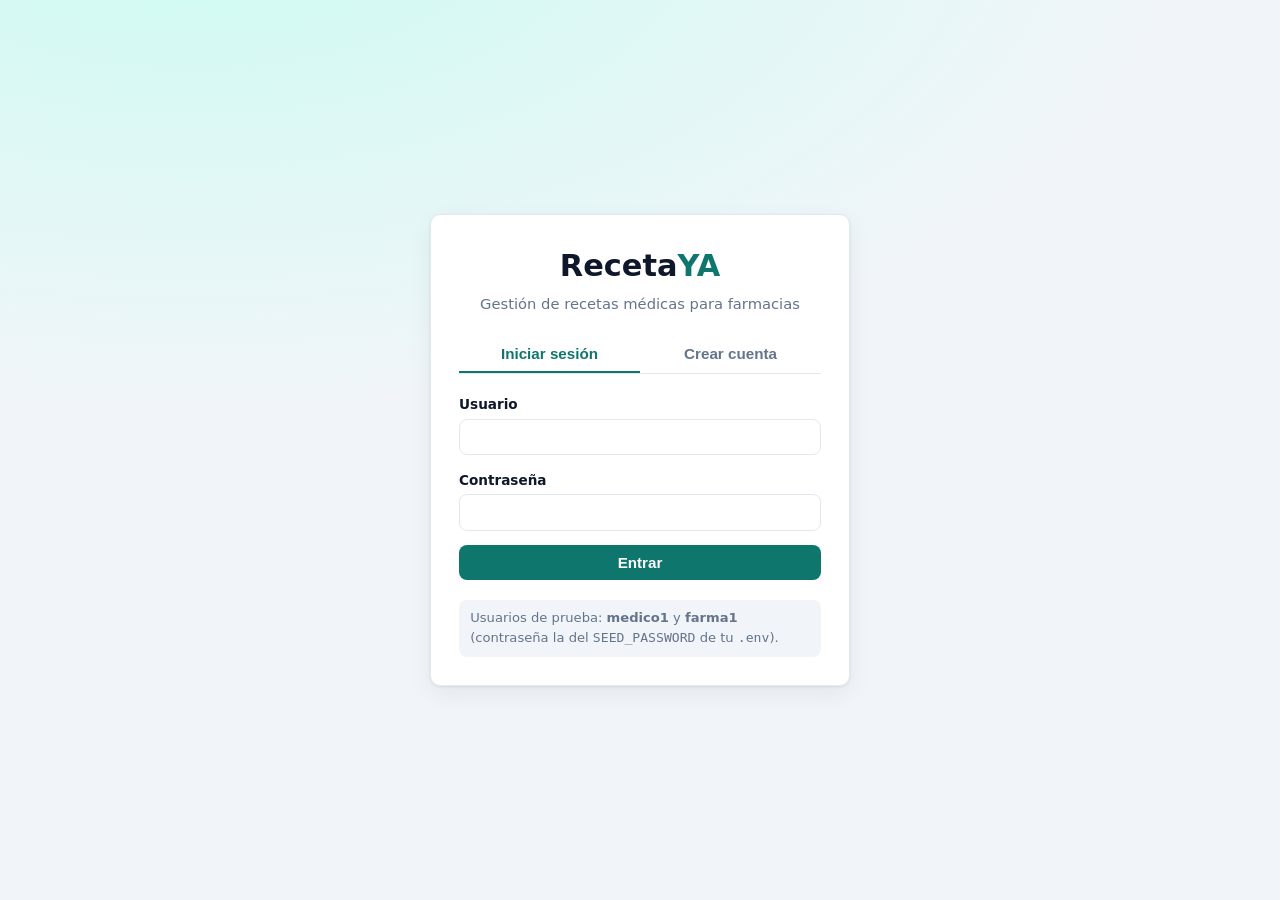
==== frontend/inventario.html @ 14a72b43 "feat(frontend): agregar interfaz web en HTML/CSS/JS Pantallas: login/registro (pide email si el rol " ====
<!DOCTYPE html>
<html lang="es">
<head>
  <meta charset="UTF-8" />
  <meta name="viewport" content="width=device-width, initial-scale=1.0" />
  <title>RecetaYA — Inventario</title>
  <link rel="stylesheet" href="css/styles.css" />
</head>
<body>
  <header class="topbar" id="topbar"></header>

  <main>
    <h1 class="titulo-pagina">Inventario</h1>
    <p class="subtitulo">Stock por medicamento y sucursal. Guardar con la misma combinación actualiza la cantidad.</p>

    <div id="mensaje" hidden></div>

    <div class="rejilla">
      <!-- ------------------------- Cargar stock ------------------------------ -->
      <section class="tarjeta">
        <h2 id="titulo-form">Cargar stock</h2>

        <form id="form-stock" novalidate>
          <div class="campo">
            <label for="medicamento">Medicamento</label>
            <input id="medicamento" placeholder="Ibuprofeno 400mg" required />
          </div>
          <div class="campo">
            <label for="sucursal">Sucursal</label>
            <input id="sucursal" placeholder="Centro, Providencia..." required />
          </div>
          <div class="campo">
            <label for="cantidad">Cantidad disponible</label>
            <input id="cantidad" type="number" min="0" value="10" required />
          </div>
          <div class="acciones-form">
            <button type="submit" class="btn" id="btn-guardar">Guardar stock</button>
            <button type="button" class="btn btn-secundario oculto" id="btn-cancelar">Cancelar</button>
          </div>
        </form>
      </section>

      <!-- ------------------------- Stock actual ------------------------------ -->
      <section class="tarjeta tarjeta-ancho">
        <h2>Stock actual</h2>

        <div class="acciones-form" style="margin-top:0;margin-bottom:1rem">
          <button type="button" class="btn btn-secundario" id="btn-recargar">Actualizar</button>
        </div>

        <div class="tabla-contenedor">
          <table>
            <thead>
              <tr>
                <th>#</th>
                <th>Medicamento</th>
                <th>Sucursal</th>
                <th>Disponible</th>
                <th></th>
              </tr>
            </thead>
            <tbody id="tabla-stock">
              <tr><td colspan="5" class="vacio">Cargando…</td></tr>
            </tbody>
          </table>
        </div>
      </section>
    </div>
  </main>

  <script src="js/api.js"></script>
  <script src="js/inventario.js"></script>
</body>
</html>
---- frontend/css/styles.css ----
/* RecetaYA — estilos del frontend (HTML/CSS/JS puro, sin frameworks) */

:root {
  --color-primario: #0f766e;      /* verde azulado (salud) */
  --color-primario-oscuro: #115e59;
  --color-primario-claro: #ccfbf1;
  --color-fondo: #f1f5f9;
  --color-tarjeta: #ffffff;
  --color-texto: #0f172a;
  --color-texto-suave: #64748b;
  --color-borde: #e2e8f0;
  --color-error: #b91c1c;
  --color-error-fondo: #fee2e2;
  --color-ok: #15803d;
  --color-ok-fondo: #dcfce7;
  --radio: 10px;
  --sombra: 0 1px 3px rgba(15, 23, 42, 0.08), 0 8px 24px rgba(15, 23, 42, 0.06);
}

* {
  box-sizing: border-box;
}

body {
  margin: 0;
  font-family: system-ui, -apple-system, "Segoe UI", Roboto, Arial, sans-serif;
  background: var(--color-fondo);
  color: var(--color-texto);
  line-height: 1.5;
}

a {
  color: var(--color-primario);
}

/* --------------------------------- Header --------------------------------- */

.topbar {
  background: var(--color-tarjeta);
  border-bottom: 1px solid var(--color-borde);
  position: sticky;
  top: 0;
  z-index: 10;
}

.topbar-inner {
  max-width: 1100px;
  margin: 0 auto;
  padding: 0.75rem 1rem;
  display: flex;
  align-items: center;
  gap: 1.25rem;
  flex-wrap: wrap;
}

.marca {
  font-size: 1.2rem;
  font-weight: 700;
  text-decoration: none;
  color: var(--color-texto);
}

.marca span {
  color: var(--color-primario);
}

.topbar nav {
  display: flex;
  gap: 0.25rem;
  flex: 1;
}

.topbar nav a {
  text-decoration: none;
  color: var(--color-texto-suave);
  padding: 0.4rem 0.75rem;
  border-radius: 999px;
  font-size: 0.95rem;
}

.topbar nav a:hover {
  background: var(--color-fondo);
  color: var(--color-texto);
}

.topbar nav a.activo {
  background: var(--color-primario-claro);
  color: var(--color-primario-oscuro);
  font-weight: 600;
}

.sesion {
  display: flex;
  align-items: center;
  gap: 0.75rem;
}

.usuario {
  font-size: 0.9rem;
  color: var(--color-texto-suave);
}

.usuario small {
  background: var(--color-primario-claro);
  color: var(--color-primario-oscuro);
  padding: 0.1rem 0.45rem;
  border-radius: 999px;
  font-weight: 600;
}

/* -------------------------------- Contenido -------------------------------- */

main {
  max-width: 1100px;
  margin: 0 auto;
  padding: 1.5rem 1rem 3rem;
}

.titulo-pagina {
  margin: 0 0 0.25rem;
  font-size: 1.5rem;
}

.subtitulo {
  margin: 0 0 1.5rem;
  color: var(--color-texto-suave);
  font-size: 0.95rem;
}

.rejilla {
  display: grid;
  gap: 1.25rem;
  grid-template-columns: repeat(auto-fit, minmax(320px, 1fr));
  align-items: start;
}

.tarjeta {
  background: var(--color-tarjeta);
  border: 1px solid var(--color-borde);
  border-radius: var(--radio);
  box-shadow: var(--sombra);
  padding: 1.25rem;
}

.tarjeta h2 {
  margin: 0 0 1rem;
  font-size: 1.1rem;
}

.tarjeta-ancho {
  grid-column: 1 / -1;
}

/* -------------------------------- Formularios ------------------------------- */

label {
  display: block;
  font-size: 0.85rem;
  font-weight: 600;
  margin-bottom: 0.25rem;
  color: var(--color-texto);
}

input,
select {
  width: 100%;
  padding: 0.55rem 0.7rem;
  border: 1px solid var(--color-borde);
  border-radius: 8px;
  font-size: 0.95rem;
  background: #fff;
}

input:focus,
select:focus {
  outline: 2px solid var(--color-primario-claro);
  border-color: var(--color-primario);
}

.campo {
  margin-bottom: 0.9rem;
}

.campo small {
  color: var(--color-texto-suave);
  font-weight: 400;
}

.fila {
  display: flex;
  gap: 0.75rem;
}

.fila > * {
  flex: 1;
}

.acciones-form {
  display: flex;
  gap: 0.5rem;
  margin-top: 0.5rem;
  flex-wrap: wrap;
}

/* --------------------------------- Botones --------------------------------- */

.btn {
  border: none;
  border-radius: 8px;
  padding: 0.55rem 1rem;
  font-size: 0.95rem;
  font-weight: 600;
  cursor: pointer;
  background: var(--color-primario);
  color: #fff;
}

.btn:hover {
  background: var(--color-primario-oscuro);
}

.btn:disabled {
  opacity: 0.6;
  cursor: not-allowed;
}

.btn-secundario {
  background: #fff;
  color: var(--color-texto);
  border: 1px solid var(--color-borde);
}

.btn-secundario:hover {
  background: var(--color-fondo);
}

.btn-peligro {
  background: #fff;
  color: var(--color-error);
  border: 1px solid #fecaca;
}

.btn-peligro:hover {
  background: var(--color-error-fondo);
}

.btn-chico {
  padding: 0.3rem 0.6rem;
  font-size: 0.85rem;
}

/* --------------------------------- Tablas ---------------------------------- */

.tabla-contenedor {
  overflow-x: auto;
}

table {
  width: 100%;
  border-collapse: collapse;
  font-size: 0.92rem;
}

th,
td {
  text-align: left;
  padding: 0.6rem 0.5rem;
  border-bottom: 1px solid var(--color-borde);
  vertical-align: top;
}

th {
  font-size: 0.8rem;
  text-transform: uppercase;
  letter-spacing: 0.03em;
  color: var(--color-texto-suave);
}

tbody tr:hover {
  background: #f8fafc;
}

.vacio {
  text-align: center;
  color: var(--color-texto-suave);
  padding: 1.5rem 0;
}

.acciones-tabla {
  display: flex;
  gap: 0.35rem;
  flex-wrap: wrap;
}

/* --------------------------------- Badges ---------------------------------- */

.badge {
  display: inline-block;
  padding: 0.15rem 0.55rem;
  border-radius: 999px;
  font-size: 0.78rem;
  font-weight: 700;
  white-space: nowrap;
}

.badge-pendiente { background: #fef3c7; color: #92400e; }
.badge-reservada { background: #dcfce7; color: #166534; }
.badge-sinstock  { background: #fee2e2; color: #991b1b; }
.badge-dispensada{ background: #dbeafe; color: #1e40af; }
.badge-otro      { background: var(--color-fondo); color: var(--color-texto-suave); }

/* --------------------------------- Mensajes -------------------------------- */

.alerta {
  padding: 0.65rem 0.85rem;
  border-radius: 8px;
  font-size: 0.92rem;
  margin-bottom: 1rem;
}

.alerta-ok {
  background: var(--color-ok-fondo);
  color: var(--color-ok);
  border: 1px solid #bbf7d0;
}

.alerta-error {
  background: var(--color-error-fondo);
  color: var(--color-error);
  border: 1px solid #fecaca;
}

/* ---------------------------------- Login ---------------------------------- */

.login-cuerpo {
  min-height: 100vh;
  display: flex;
  align-items: center;
  justify-content: center;
  padding: 1.5rem;
  background:
    radial-gradient(1000px 500px at 15% -10%, var(--color-primario-claro), transparent),
    var(--color-fondo);
}

.login-tarjeta {
  width: 100%;
  max-width: 420px;
  background: var(--color-tarjeta);
  border: 1px solid var(--color-borde);
  border-radius: var(--radio);
  box-shadow: var(--sombra);
  padding: 1.75rem;
}

.login-marca {
  text-align: center;
  font-size: 1.9rem;
  font-weight: 800;
  margin: 0 0 0.25rem;
}

.login-marca span {
  color: var(--color-primario);
}

.login-lema {
  text-align: center;
  color: var(--color-texto-suave);
  font-size: 0.92rem;
  margin: 0 0 1.25rem;
}

.pestanas {
  display: flex;
  border-bottom: 1px solid var(--color-borde);
  margin-bottom: 1.25rem;
}

.pestanas button {
  flex: 1;
  background: none;
  border: none;
  border-bottom: 2px solid transparent;
  padding: 0.6rem;
  font-size: 0.95rem;
  font-weight: 600;
  color: var(--color-texto-suave);
  cursor: pointer;
}

.pestanas button.activa {
  color: var(--color-primario);
  border-bottom-color: var(--color-primario);
}

.oculto {
  display: none;
}

.pista {
  font-size: 0.82rem;
  color: var(--color-texto-suave);
  background: var(--color-fondo);
  border-radius: 8px;
  padding: 0.55rem 0.7rem;
  margin-bottom: 1rem;
}

/* ------------------------- Medicamentos (receta) ---------------------------- */

.tabla-medicamentos input {
  padding: 0.4rem 0.5rem;
}

.fila-medicamento td {
  padding: 0.35rem 0.3rem;
}

@media (max-width: 640px) {
  .topbar-inner {
    gap: 0.5rem;
  }

  .fila {
    flex-direction: column;
  }
}
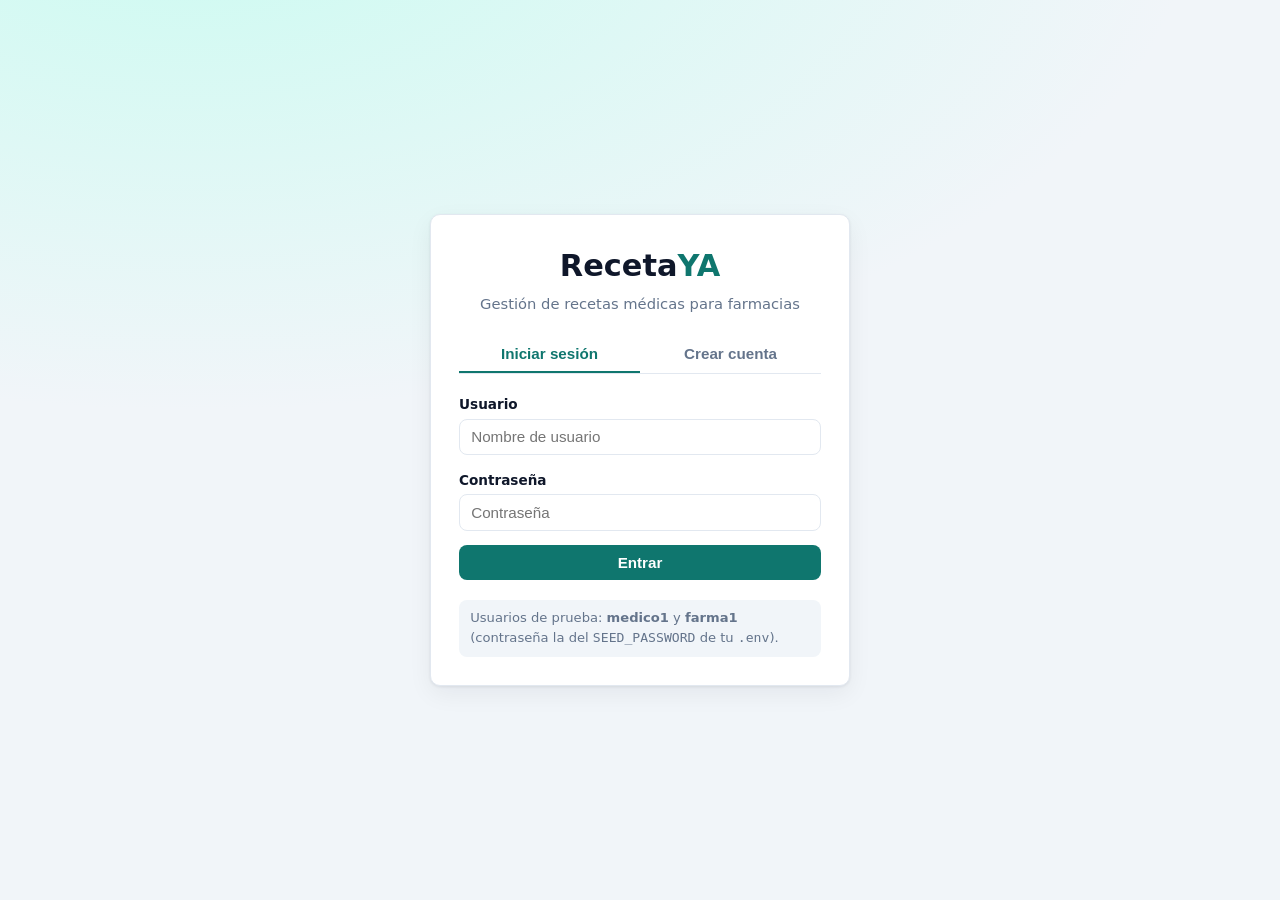
==== commit 6aaddc01: "chore(frontend): placeholders genericos en los formularios Se reemplazan los placeholders con ejempl" ====
--- a/frontend/inventario.html
+++ b/frontend/inventario.html
@@ -23,15 +23,15 @@
         <form id="form-stock" novalidate>
           <div class="campo">
             <label for="medicamento">Medicamento</label>
-            <input id="medicamento" placeholder="Ibuprofeno 400mg" required />
+            <input id="medicamento" placeholder="Nombre del medicamento" required />
           </div>
           <div class="campo">
             <label for="sucursal">Sucursal</label>
-            <input id="sucursal" placeholder="Centro, Providencia..." required />
+            <input id="sucursal" placeholder="Nombre de la sucursal" required />
           </div>
           <div class="campo">
             <label for="cantidad">Cantidad disponible</label>
-            <input id="cantidad" type="number" min="0" value="10" required />
+            <input id="cantidad" type="number" min="0" value="0" required />
           </div>
           <div class="acciones-form">
             <button type="submit" class="btn" id="btn-guardar">Guardar stock</button>
